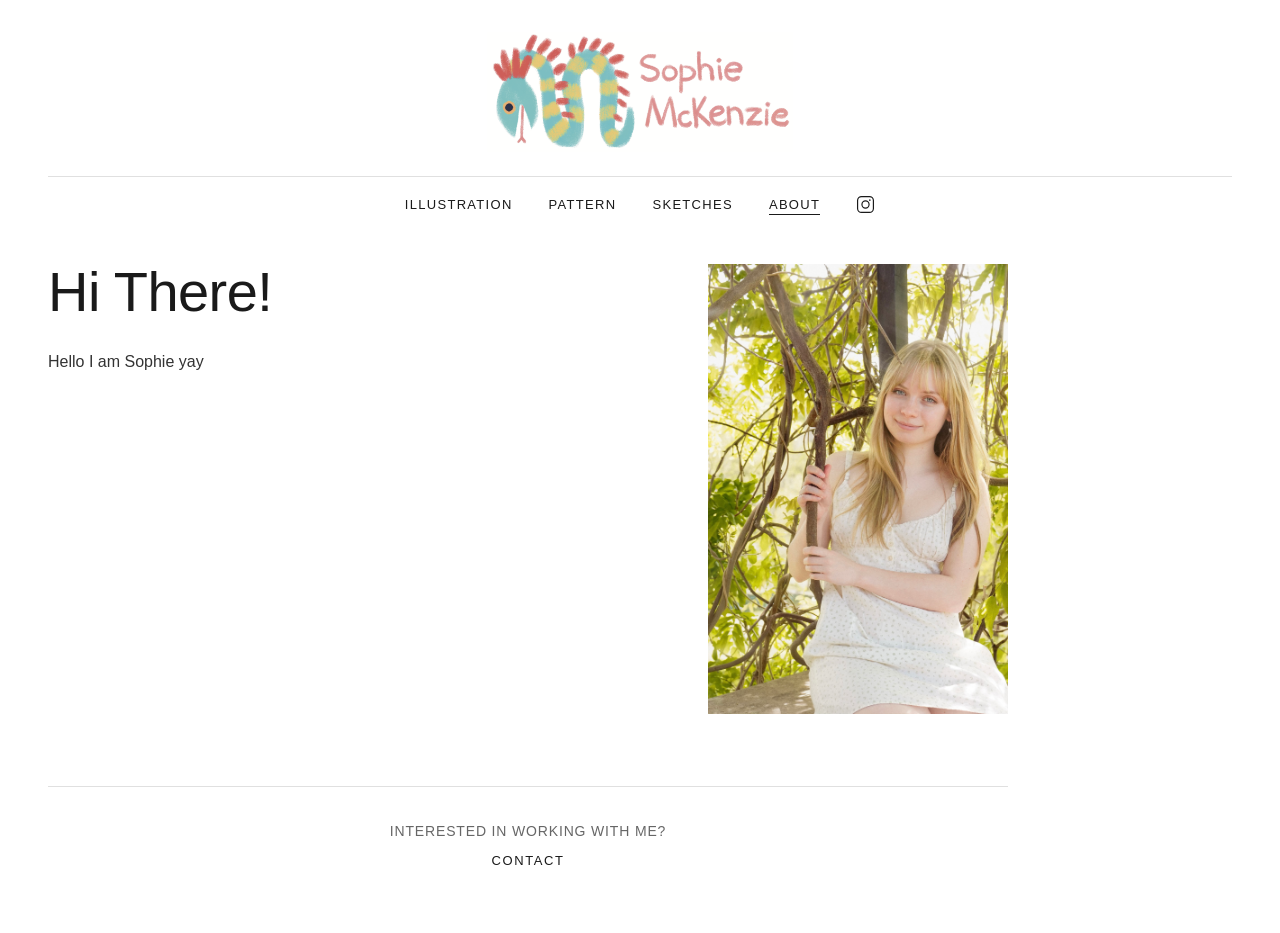
==== about.html @ 6dff22b4 "Initial commit" ====
<!DOCTYPE html>
<html lang="en">
<head>
  <meta charset="UTF-8">
  <meta name="viewport" content="width=device-width, initial-scale=1.0">
  <title>Sophie McKenzie — About</title>
  <link rel="stylesheet" href="styles.css">
</head>
<body>
  <div id="header-mount"></div>

  <main>
    <div class="about-content">
      <div class="about-left">
        <h1>Hi There!</h1>
        <p class="about-text">Hello I am Sophie yay</p>
      </div>
      <div class="about-right">
        <img src="bio/biopicture.jpeg" alt="Sophie McKenzie" class="about-photo">
      </div>
    </div>

    <div class="about-cta">
      <p>Interested in working with me?</p>
      <a href="mailto:sophiecmckenzie28@gmail.com">Contact</a>
    </div>
  </main>

  <script src="gallery-data.js"></script>
  <script src="data.js"></script>
  <script>
    document.getElementById('header-mount').innerHTML = buildHeader('about');
  </script>
</body>
</html>
---- styles.css ----
@font-face {
  font-family: 'Clothe';
  src: url('fonts/Clothe-Regular.woff2') format('woff2'),
       url('fonts/Clothe-Regular.woff') format('woff');
  font-weight: 400;
  font-style: normal;
  font-display: swap;
}

@font-face {
  font-family: 'Clothe';
  src: url('fonts/Clothe-Light.woff2') format('woff2'),
       url('fonts/Clothe-Light.woff') format('woff');
  font-weight: 300;
  font-style: normal;
  font-display: swap;
}

*, *::before, *::after {
  box-sizing: border-box;
  margin: 0;
  padding: 0;
}

body {
  font-family: 'Clothe', -apple-system, BlinkMacSystemFont, 'Segoe UI', sans-serif;
  font-weight: 300;
  background-color: #ffffff;
  color: #1a1a1a;
  min-height: 100vh;
  display: flex;
  flex-direction: column;
}

/* ——— HEADER ——— */

header {
  padding: 32px 48px 0;
}

.header-top {
  display: flex;
  align-items: center;
  justify-content: center;
  margin-bottom: 24px;
}

.logo-img {
  height: 120px;
  width: auto;
  display: block;
  object-fit: contain;
}

nav {
  display: flex;
  align-items: center;
  justify-content: center;
  gap: 36px;
  padding-top: 18px;
  padding-bottom: 18px;
  border-top: 1px solid #e0e0e0;
}

nav a {
  position: relative;
  text-decoration: none;
  color: #1a1a1a;
  font-size: 0.8125rem;
  letter-spacing: 0.1em;
  text-transform: uppercase;
  font-weight: 300;
  white-space: nowrap;
}

nav a:not(.nav-instagram)::after {
  content: '';
  position: absolute;
  bottom: -3px;
  left: 0;
  width: 0;
  height: 1.5px;
  background-color: #1a1a1a;
  transition: width 0.3s ease;
}

nav a:not(.nav-instagram):hover::after,
nav a.active::after {
  width: 100%;
}

.nav-instagram {
  display: flex;
  align-items: center;
  line-height: 0;
}

.nav-instagram svg {
  width: 19px;
  height: 19px;
  transition: opacity 0.2s ease;
}

.nav-instagram:hover svg {
  opacity: 0.4;
}

/* ——— MAIN / GALLERY ——— */

main {
  flex: 1;
  padding: 32px 48px 64px;
}

.gallery-grid {
  display: grid;
  grid-template-columns: repeat(3, 1fr);
  gap: 4px;
}

.gallery-item {
  display: block;
  text-decoration: none;
  color: inherit;
  overflow: hidden;
}

.gallery-item-inner {
  position: relative;
  overflow: hidden;
  background-color: #f5f5f5;
}

.gallery-item img {
  width: 100%;
  aspect-ratio: 1 / 1;
  object-fit: cover;
  display: block;
  transition: transform 0.45s ease;
}

.gallery-item:hover .gallery-item-inner img {
  transform: scale(1.04);
}

.item-title-overlay {
  position: absolute;
  bottom: 0;
  left: 0;
  right: 0;
  background: rgba(0, 0, 0, 0.52);
  color: #ffffff;
  padding: 10px 8px 12px;
  font-size: 0.75rem;
  letter-spacing: 0.06em;
  text-align: center;
  opacity: 0;
  transition: opacity 0.3s ease;
  pointer-events: none;
}

.gallery-item:hover .item-title-overlay {
  opacity: 1;
}

/* Sketches: no link, no title */
.gallery-item-nolink {
  display: block;
  overflow: hidden;
  background-color: #f5f5f5;
}

.gallery-item-nolink img {
  width: 100%;
  aspect-ratio: 1 / 1;
  object-fit: cover;
  display: block;
}

/* ——— ABOUT PAGE ——— */

.about-content {
  display: grid;
  grid-template-columns: 1fr 300px;
  gap: 64px;
  align-items: start;
  max-width: 960px;
}

.about-left h1 {
  font-size: 3.5rem;
  font-weight: 400;
  letter-spacing: -0.01em;
  margin-bottom: 28px;
  line-height: 1;
}

.about-text {
  font-size: 1rem;
  line-height: 1.8;
  color: #333;
  max-width: 480px;
}

.about-photo {
  width: 100%;
  display: block;
  object-fit: cover;
}

.about-cta {
  margin-top: 72px;
  padding-top: 36px;
  border-top: 1px solid #e0e0e0;
  text-align: center;
  max-width: 960px;
}

.about-cta p {
  font-size: 0.875rem;
  letter-spacing: 0.06em;
  color: #666;
  margin-bottom: 12px;
  text-transform: uppercase;
}

.about-cta a {
  font-size: 0.8125rem;
  letter-spacing: 0.12em;
  text-transform: uppercase;
  color: #1a1a1a;
  text-decoration: none;
}

.about-cta a:hover {
  text-decoration: underline;
  text-underline-offset: 3px;
}

/* ——— IMAGE DETAIL PAGE ——— */

.image-detail {
  max-width: 900px;
  margin: 0 auto;
}

.image-detail-title {
  font-size: 2.5rem;
  font-weight: 400;
  text-align: center;
  margin-bottom: 36px;
  letter-spacing: 0.02em;
}

.image-detail-main {
  width: 100%;
  display: block;
  object-fit: contain;
}

.image-detail-additional {
  margin-top: 56px;
}

.additional-grid {
  display: grid;
  grid-template-columns: repeat(auto-fill, minmax(240px, 1fr));
  gap: 12px;
}

.additional-grid img {
  width: 100%;
  display: block;
  object-fit: contain;
  background-color: #f5f5f5;
}

/* ——— FOOTER ——— */

footer {
  padding: 36px 48px;
  text-align: center;
  border-top: 1px solid #e0e0e0;
}

footer a {
  color: #1a1a1a;
  text-decoration: none;
  font-size: 0.8125rem;
  letter-spacing: 0.12em;
  text-transform: uppercase;
}

footer a:hover {
  text-decoration: underline;
  text-underline-offset: 3px;
}

/* ——— NOT FOUND ——— */

.not-found {
  text-align: center;
  padding: 80px 0;
  color: #888;
}

.not-found p {
  margin-bottom: 12px;
}

.not-found a {
  color: #1a1a1a;
  text-decoration: underline;
}
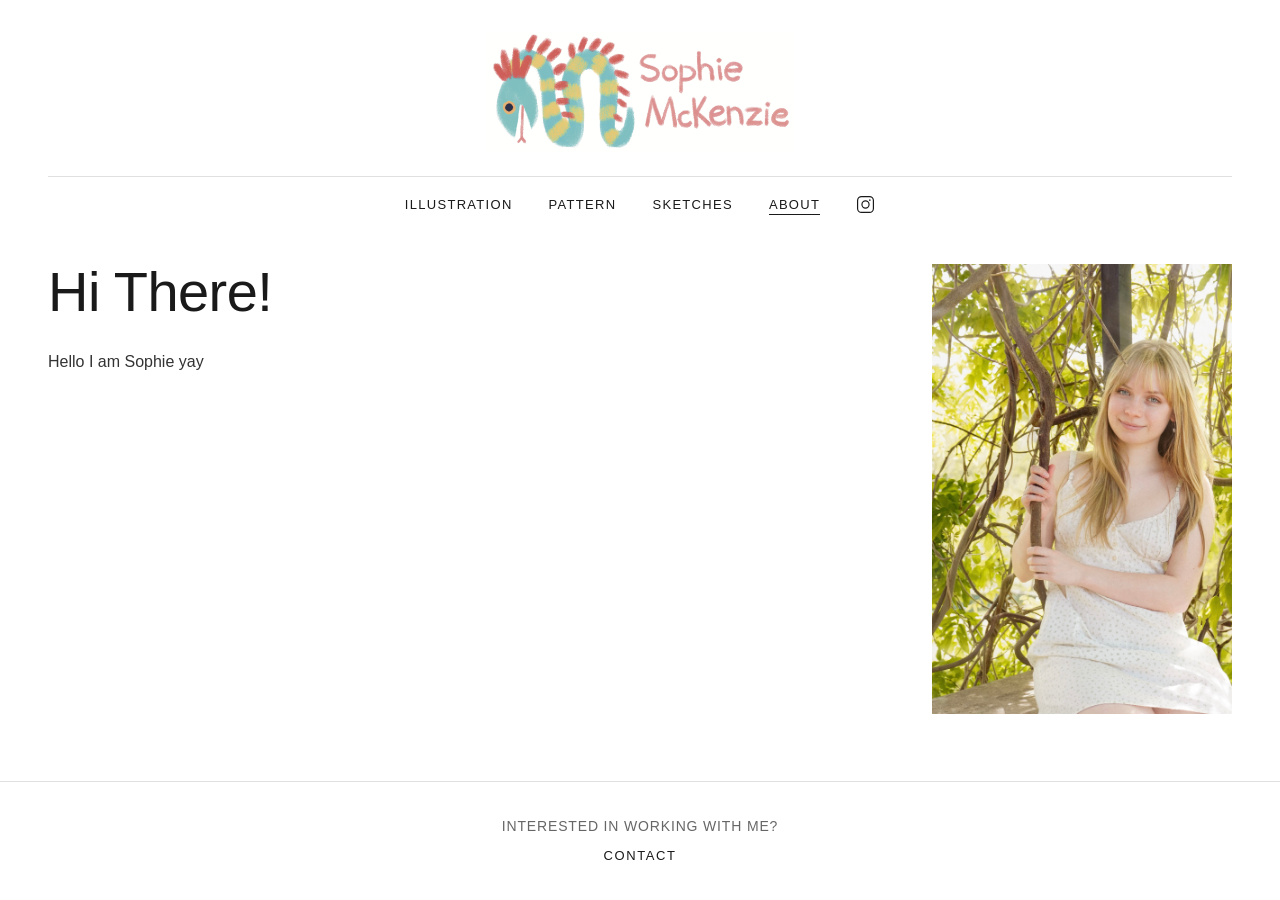
==== commit 6029dad8: "About page: right-align photo, full-width CTA section" ====
--- a/about.html
+++ b/about.html
@@ -4,6 +4,7 @@
   <meta charset="UTF-8">
   <meta name="viewport" content="width=device-width, initial-scale=1.0">
   <title>Sophie McKenzie — About</title>
+  <link rel="icon" type="image/png" href="logos/TabLogo.PNG">
   <link rel="stylesheet" href="styles.css">
 </head>
 <body>
@@ -19,12 +20,12 @@
         <img src="bio/biopicture.jpeg" alt="Sophie McKenzie" class="about-photo">
       </div>
     </div>
+  </main>
 
-    <div class="about-cta">
-      <p>Interested in working with me?</p>
-      <a href="mailto:sophiecmckenzie28@gmail.com">Contact</a>
-    </div>
-  </main>
+  <div class="about-cta">
+    <p>Interested in working with me?</p>
+    <a href="mailto:sophiecmckenzie28@gmail.com">Contact</a>
+  </div>
 
   <script src="gallery-data.js"></script>
   <script src="data.js"></script>
--- a/styles.css
+++ b/styles.css
@@ -184,7 +184,11 @@
   grid-template-columns: 1fr 300px;
   gap: 64px;
   align-items: start;
-  max-width: 960px;
+}
+
+.about-right {
+  display: flex;
+  justify-content: flex-end;
 }
 
 .about-left h1 {
@@ -209,11 +213,9 @@
 }
 
 .about-cta {
-  margin-top: 72px;
-  padding-top: 36px;
+  padding: 36px 48px;
   border-top: 1px solid #e0e0e0;
   text-align: center;
-  max-width: 960px;
 }
 
 .about-cta p {
@@ -312,3 +314,97 @@
   color: #1a1a1a;
   text-decoration: underline;
 }
+
+/* ——— RESPONSIVE ——— */
+
+/* Tablet: 2-column gallery */
+@media (max-width: 900px) {
+  header {
+    padding: 24px 28px 0;
+  }
+
+  main {
+    padding: 24px 28px 48px;
+  }
+
+  footer {
+    padding: 28px 28px;
+  }
+
+  .gallery-grid {
+    grid-template-columns: repeat(2, 1fr);
+  }
+
+  .logo-img {
+    height: 90px;
+  }
+
+  .about-content {
+    grid-template-columns: 1fr 240px;
+    gap: 40px;
+  }
+
+  .about-cta {
+    padding: 28px;
+  }
+
+  .image-detail {
+    max-width: 100%;
+  }
+}
+
+/* Mobile: 1-column gallery, stacked about */
+@media (max-width: 580px) {
+  header {
+    padding: 20px 16px 0;
+  }
+
+  main {
+    padding: 16px 16px 40px;
+  }
+
+  footer {
+    padding: 24px 16px;
+  }
+
+  .logo-img {
+    height: 72px;
+  }
+
+  nav {
+    gap: 20px;
+    flex-wrap: wrap;
+    padding-top: 14px;
+    padding-bottom: 14px;
+  }
+
+  nav a {
+    font-size: 0.75rem;
+    letter-spacing: 0.07em;
+  }
+
+  .gallery-grid {
+    grid-template-columns: 1fr;
+  }
+
+  .about-content {
+    grid-template-columns: 1fr;
+    gap: 32px;
+  }
+
+  .about-right {
+    max-width: 280px;
+  }
+
+  .about-left h1 {
+    font-size: 2.5rem;
+  }
+
+  .image-detail-title {
+    font-size: 1.75rem;
+  }
+
+  .about-cta {
+    padding: 24px 16px;
+  }
+}
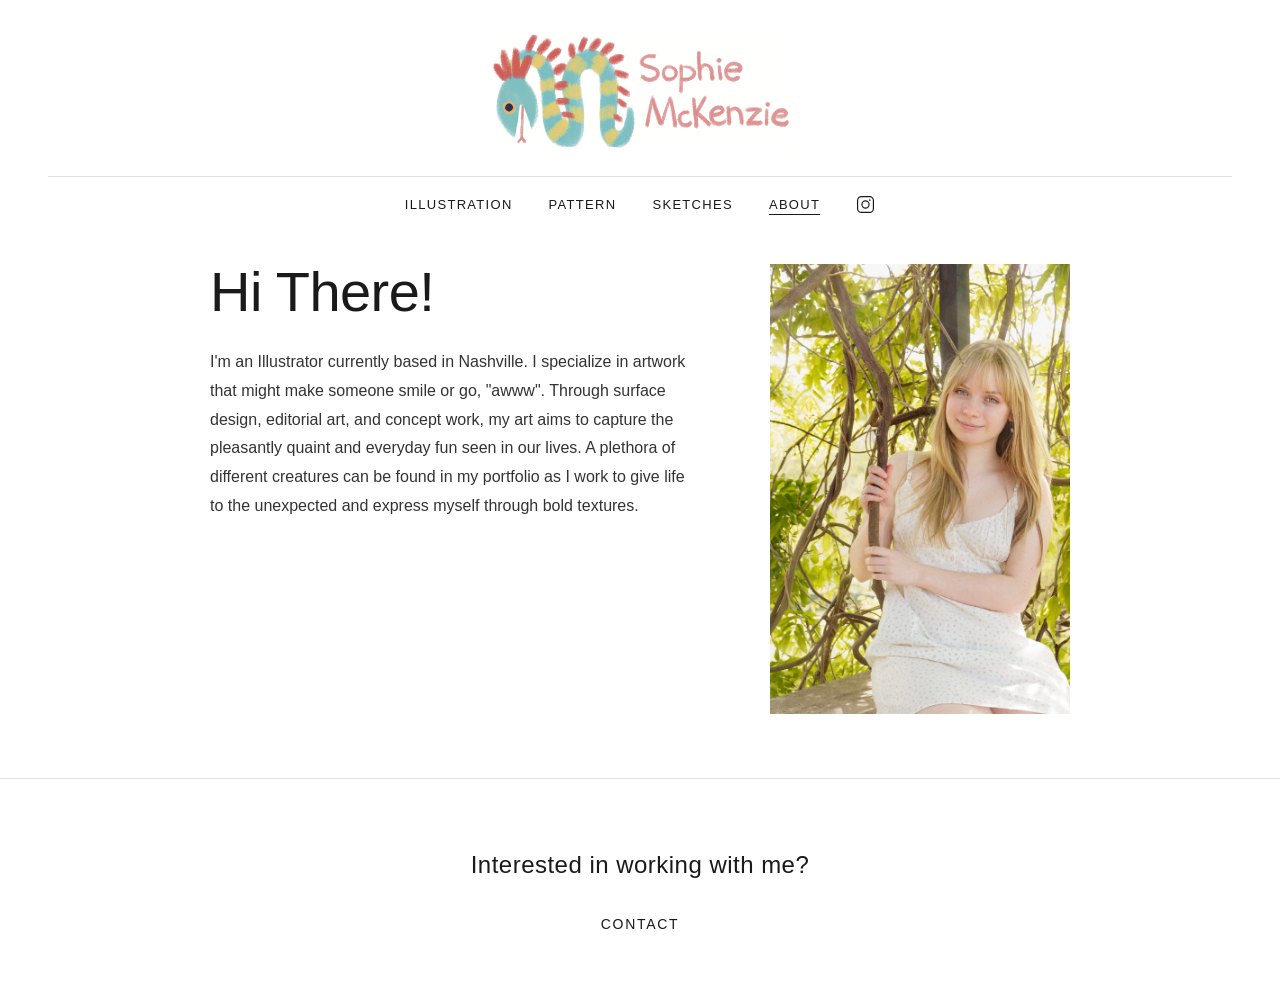
==== commit c5d42c76: "bio text and tiger image" ====
--- a/about.html
+++ b/about.html
@@ -14,7 +14,7 @@
     <div class="about-content">
       <div class="about-left">
         <h1>Hi There!</h1>
-        <p class="about-text">Hello I am Sophie yay</p>
+        <p class="about-text">I'm an Illustrator currently based in Nashville. I specialize in artwork that might make someone smile or go, "awww". Through surface design, editorial art, and concept work, my art aims to capture the pleasantly quaint and everyday fun seen in our lives. A plethora of different creatures can be found in my portfolio as I work to give life to the unexpected and express myself through bold textures.</p>
       </div>
       <div class="about-right">
         <img src="bio/biopicture.jpeg" alt="Sophie McKenzie" class="about-photo">
--- a/styles.css
+++ b/styles.css
@@ -25,8 +25,8 @@
 body {
   font-family: 'Clothe', -apple-system, BlinkMacSystemFont, 'Segoe UI', sans-serif;
   font-weight: 300;
-  background-color: #ffffff;
-  color: #1a1a1a;
+  background-color: #ffffff; /* ← BACKGROUND COLOR */
+  color: #1a1a1a; /* ← BODY FONT COLOR (applies to all text unless overridden below) */
   min-height: 100vh;
   display: flex;
   flex-direction: column;
@@ -182,8 +182,10 @@
 .about-content {
   display: grid;
   grid-template-columns: 1fr 300px;
-  gap: 64px;
+  gap: 24px;
   align-items: start;
+  max-width: 860px;
+  margin: 0 auto;
 }
 
 .about-right {
@@ -193,16 +195,17 @@
 
 .about-left h1 {
   font-size: 3.5rem;
-  font-weight: 400;
+  font-weight: 400; /* ← TITLE FONT WEIGHT (400 = Regular, 300 = Light) */
   letter-spacing: -0.01em;
   margin-bottom: 28px;
   line-height: 1;
+  /* color: #1a1a1a; ← ADD THIS LINE to change the "Hi There!" title color */
 }
 
 .about-text {
   font-size: 1rem;
   line-height: 1.8;
-  color: #333;
+  color: #333; /* ← ABOUT PAGE BODY TEXT COLOR */
   max-width: 480px;
 }
 
@@ -213,21 +216,21 @@
 }
 
 .about-cta {
-  padding: 36px 48px;
+  padding: 72px 48px;
   border-top: 1px solid #e0e0e0;
   text-align: center;
 }
 
 .about-cta p {
+  font-size: 1.5rem;
+  font-weight: 400;
+  letter-spacing: 0.02em;
+  color: #1a1a1a;
+  margin-bottom: 36px;
+}
+
+.about-cta a {
   font-size: 0.875rem;
-  letter-spacing: 0.06em;
-  color: #666;
-  margin-bottom: 12px;
-  text-transform: uppercase;
-}
-
-.about-cta a {
-  font-size: 0.8125rem;
   letter-spacing: 0.12em;
   text-transform: uppercase;
   color: #1a1a1a;
@@ -248,10 +251,11 @@
 
 .image-detail-title {
   font-size: 2.5rem;
-  font-weight: 400;
+  font-weight: 400; /* ← TITLE FONT WEIGHT (400 = Regular, 300 = Light) */
   text-align: center;
   margin-bottom: 36px;
   letter-spacing: 0.02em;
+  /* color: #1a1a1a; ← ADD THIS LINE to change the image title color */
 }
 
 .image-detail-main {
@@ -265,8 +269,8 @@
 }
 
 .additional-grid {
-  display: grid;
-  grid-template-columns: repeat(auto-fill, minmax(240px, 1fr));
+  display: flex;
+  flex-direction: column;
   gap: 12px;
 }
 
